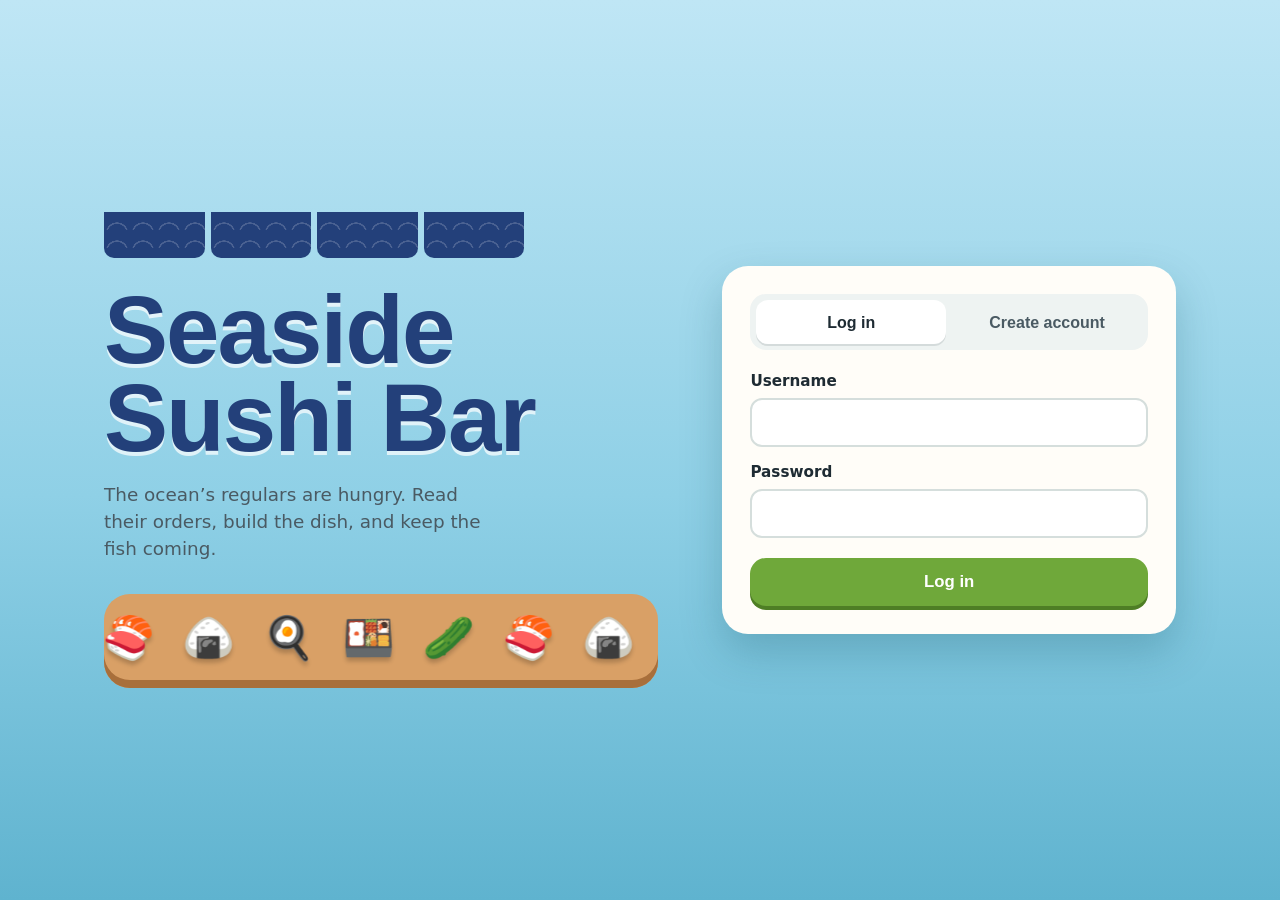
==== sushi-bar-frontend-test/sushi-bar/leaderboard.html @ 3d5ffe49 "Add files via upload" ====
<!DOCTYPE html>
<html lang="en">
<head>
  <meta charset="utf-8">
  <meta name="viewport" content="width=device-width, initial-scale=1">
  <title>Seaside Sushi Bar · Leaderboard</title>
  <link rel="preconnect" href="https://fonts.googleapis.com">
  <link rel="preconnect" href="https://fonts.gstatic.com" crossorigin>
  <link href="https://fonts.googleapis.com/css2?family=Fredoka:wght@500;600;700&family=Nunito:wght@400;600;700;800&display=swap" rel="stylesheet">
  <link rel="stylesheet" href="css/style.css">
</head>
<body class="page-board">
  <header class="shop-top">
    <div class="noren" aria-hidden="true"><span></span><span></span><span></span><span></span><span></span><span></span></div>
    <div class="hud">
      <div class="hud-brand">Seaside Sushi Bar</div>
      <div class="hud-actions">
        <a class="btn btn-small" href="game.html">Back to the bar</a>
        <button id="logout-btn" class="link-btn" type="button">Log out</button>
      </div>
    </div>
  </header>
  <main class="board-page">
    <h1 class="board-title">Best sushi chefs</h1>
    <p id="board-status" class="board-status">Loading scores…</p>
    <table class="board-table">
      <thead><tr><th scope="col">Rank</th><th scope="col">Chef</th><th scope="col">Coins</th><th scope="col">Reached</th></tr></thead>
      <tbody id="board-body"></tbody>
    </table>
  </main>
  <script type="module" src="js/leaderboard-page.js"></script>
</body>
</html>
---- sushi-bar-frontend-test/sushi-bar/css/style.css ----
/*
 * style.css · Seaside Sushi Bar
 * Look: a beach-side sushi stall in daylight. Indigo noren curtain at the top,
 * hinoki wood counter, rice-paper cards, chunky "pressable" buttons.
 * Source: generated with Claude (Anthropic), November 2026. Reviewed and adapted by: <your name>
 */

:root {
  --ink: #1E2B33;        /* nori: text */
  --ink-soft: #4A5A63;
  --rice: #FFFDF8;       /* rice white: cards */
  --sky: #BFE6F5;
  --sea: #1F7A8C;
  --sea-deep: #135565;
  --indigo: #23407A;     /* noren curtain */
  --wood: #D9A066;       /* hinoki counter */
  --wood-dark: #A86F3B;
  --board: #EBC796;      /* cutting board */
  --wasabi: #6FA83A;
  --wasabi-dark: #4E7E25;
  --salmon: #FF8C69;
  --tuna: #D64550;
  --gold: #F2B635;

  --display: 'Fredoka', 'Trebuchet MS', 'Segoe UI', sans-serif;
  --body: 'Nunito', 'Segoe UI', system-ui, sans-serif;
  --radius-s: 10px;
  --radius-m: 16px;
  --radius-l: 26px;
}

* { box-sizing: border-box; }
html, body { height: 100%; }
body {
  margin: 0;
  font-family: var(--body);
  color: var(--ink);
  background: linear-gradient(180deg, var(--sky) 0%, #8FD0E6 55%, #5FB3CF 100%);
  line-height: 1.45;
}
button, input { font: inherit; }
img { max-width: 100%; display: block; }
:focus-visible { outline: 3px solid var(--gold); outline-offset: 3px; border-radius: 6px; }
.sr-only { position: absolute; width: 1px; height: 1px; overflow: hidden; clip: rect(0 0 0 0); white-space: nowrap; }
[hidden] { display: none !important; }

/* ---------- Buttons ---------- */
.btn {
  display: inline-flex; align-items: center; justify-content: center; gap: .5em;
  border: 0; border-radius: var(--radius-m);
  padding: .7em 1.3em;
  font-family: var(--display); font-weight: 600; font-size: 1.05rem;
  color: var(--ink); background: var(--rice);
  box-shadow: 0 4px 0 rgba(30, 43, 51, .25);
  cursor: pointer; text-decoration: none;
  transition: transform .08s ease, box-shadow .08s ease, filter .15s;
}
.btn:hover { filter: brightness(1.05); }
.btn:active { transform: translateY(3px); box-shadow: 0 1px 0 rgba(30, 43, 51, .25); }
.btn:disabled { opacity: .45; cursor: not-allowed; transform: none; }
.btn-primary { background: var(--wasabi); color: #fff; box-shadow: 0 4px 0 var(--wasabi-dark); }
.btn-primary:active { box-shadow: 0 1px 0 var(--wasabi-dark); }
.btn-sea { background: var(--sea); color: #fff; box-shadow: 0 4px 0 var(--sea-deep); }
.btn-quiet { background: transparent; box-shadow: inset 0 0 0 2px rgba(30, 43, 51, .25); }
.btn-quiet:active { transform: none; box-shadow: inset 0 0 0 2px rgba(30, 43, 51, .45); }
.btn-small { padding: .45em .9em; font-size: .95rem; }
.btn-big { padding: .85em 1.8em; font-size: 1.25rem; }
.link-btn { background: none; border: 0; padding: 0; color: inherit; text-decoration: underline; cursor: pointer; font-weight: 700; }
.key {
  display: inline-block; min-width: 1.5em; padding: 0 .35em;
  border-radius: 6px; background: rgba(30, 43, 51, .12);
  font-family: var(--body); font-size: .75em; font-weight: 800; text-align: center; line-height: 1.6;
}
.btn-primary .key, .btn-sea .key { background: rgba(255, 255, 255, .25); }

/* ---------- Noren curtain (the one bold element) ---------- */
.noren {
  display: flex; gap: 6px; height: 34px; padding: 0 6px;
}
.noren span {
  flex: 1; border-radius: 0 0 10px 10px;
  background:
    radial-gradient(circle at 50% 120%, transparent 38%, rgba(255,255,255,.18) 39%, rgba(255,255,255,.18) 44%, transparent 45%) 0 0 / 26px 18px,
    var(--indigo);
}

/* ---------- Login page ---------- */
.page-auth { min-height: 100%; }
.auth {
  min-height: 100vh;
  display: grid; grid-template-columns: 1.1fr .9fr; align-items: center;
  gap: clamp(24px, 5vw, 72px);
  padding: clamp(24px, 5vw, 72px);
  max-width: 1200px; margin: 0 auto;
}
.auth > * { min-width: 0; }
.noren-hero { height: 46px; margin: 0 0 28px; max-width: 420px; padding: 0; }
.brand-title {
  margin: 0;
  font-family: var(--display); font-weight: 700;
  font-size: clamp(3rem, 8vw, 6rem); line-height: .92; letter-spacing: -.02em;
  color: var(--indigo);
  text-shadow: 0 4px 0 rgba(255, 255, 255, .7);
}
.auth-tagline { max-width: 34ch; font-size: 1.15rem; color: var(--ink-soft); margin: 20px 0 32px; }
.conveyor {
  overflow: hidden; border-radius: var(--radius-l);
  background: var(--wood); box-shadow: inset 0 -8px 0 var(--wood-dark);
  padding: 14px 0 20px;
}
.conveyor-track { display: flex; gap: 28px; width: max-content; font-size: 2.6rem; animation: conveyor 22s linear infinite; }
.conveyor-track span { filter: drop-shadow(0 4px 2px rgba(0, 0, 0, .2)); }
@keyframes conveyor { to { transform: translateX(-50%); } }

.auth-card {
  background: var(--rice); border-radius: var(--radius-l);
  padding: 28px; box-shadow: 0 18px 40px rgba(19, 85, 101, .25);
}
.tabs { display: grid; grid-template-columns: 1fr 1fr; gap: 6px; padding: 6px; border-radius: var(--radius-m); background: #EEF3F2; margin-bottom: 20px; }
.tabs button {
  border: 0; border-radius: 12px; padding: .65em; background: transparent; cursor: pointer;
  font-family: var(--display); font-weight: 600; font-size: 1rem; color: var(--ink-soft);
}
.tabs button[aria-selected="true"] { background: #fff; color: var(--ink); box-shadow: 0 2px 0 rgba(30, 43, 51, .12); }
.form { display: grid; gap: 14px; }
.form label { display: grid; gap: 6px; font-weight: 700; font-size: .95rem; }
.form .hint { font-weight: 600; font-size: .8rem; color: var(--ink-soft); margin-top: -4px; }
.form input {
  padding: .75em .9em; border-radius: 12px; border: 2px solid #D5DEDC; background: #fff; color: var(--ink);
}
.form input:focus { border-color: var(--sea); outline: none; box-shadow: 0 0 0 3px rgba(31, 122, 140, .2); }
.form .btn { margin-top: 6px; }
.form-error { margin: 0 0 14px; padding: .7em .9em; border-radius: 12px; background: #FCE4E6; color: #8E1C26; font-weight: 700; }
.demo-note { margin: 18px 0 0; font-size: .85rem; color: var(--ink-soft); }
.demo-badge {
  position: fixed; left: 12px; bottom: 12px; z-index: 50;
  padding: .3em .8em; border-radius: 999px; background: var(--gold); color: var(--ink);
  font-weight: 800; font-size: .8rem;
}

/* ---------- Game: top bar ---------- */
.shop-top { position: sticky; top: 0; z-index: 10; display: flex; flex-direction: column; }
.hud {
  display: grid; grid-template-columns: auto 1fr auto auto; align-items: center; gap: 18px;
  padding: 10px 20px 12px; background: var(--indigo); color: #fff;
}
.shop-top .noren { height: 22px; order: 2; padding: 0 20px; }
.shop-top .noren span { background-color: var(--indigo); }
.hud-brand { font-family: var(--display); font-weight: 700; font-size: 1.3rem; white-space: nowrap; }
.hud-day { display: flex; align-items: center; gap: 10px; font-family: var(--display); font-weight: 600; min-width: 0; }
.timebar { flex: 1; height: 12px; border-radius: 999px; background: rgba(255, 255, 255, .2); overflow: hidden; min-width: 80px; }
#time-fill { height: 100%; width: 100%; background: var(--gold); border-radius: inherit; transition: width .2s linear; }
.time-left { font-variant-numeric: tabular-nums; min-width: 3ch; }
.hud-stats { display: flex; align-items: center; gap: 10px; }
.hearts { font-size: 1.5rem; letter-spacing: 2px; color: var(--salmon); }
.heart.is-lost { color: rgba(255, 255, 255, .25); }
.chip {
  display: inline-flex; align-items: center; gap: 6px; padding: .25em .75em;
  border-radius: 999px; background: rgba(255, 255, 255, .14); font-weight: 800; font-variant-numeric: tabular-nums;
}
.chip.is-low { background: var(--tuna); }
.coin { width: 16px; height: 16px; border-radius: 50%; background: var(--gold); box-shadow: inset -2px -2px 0 #C98E10; display: inline-block; }
.hud-actions { display: flex; align-items: center; gap: 10px; }
.hud .btn-quiet { color: #fff; box-shadow: inset 0 0 0 2px rgba(255, 255, 255, .4); }
.hud-user { display: flex; gap: 10px; align-items: center; font-weight: 700; white-space: nowrap; }

/* ---------- Game: customers at the counter ---------- */
.restaurant { max-width: 1240px; margin: 0 auto; padding: 18px 20px 28px; }
.bar { position: relative; }
.seats { display: grid; grid-template-columns: repeat(3, 1fr); gap: 18px; position: relative; z-index: 1; }
.seat { position: relative; min-height: 270px; display: flex; flex-direction: column; justify-content: flex-end; align-items: center; }
.seat-empty {
  display: none; margin-bottom: 24px; padding: .4em 1em; border-radius: 999px;
  background: rgba(255, 255, 255, .45); color: var(--ink-soft); font-weight: 700;
}
.seat.is-empty .seat-empty { display: block; }
.seat-customer { display: flex; flex-direction: column; align-items: center; gap: 6px; width: 100%; transition: opacity .3s, transform .3s; }
.seat.is-empty .seat-customer { display: none; }
.seat.is-arriving .seat-customer { animation: arrive .4s ease-out; }
.seat.is-leaving .seat-customer { opacity: 0; transform: translateY(14px); }
@keyframes arrive { from { opacity: 0; transform: translateY(18px); } }

.bubble {
  position: relative; display: grid; grid-template-columns: auto 1fr; column-gap: 10px; align-items: center;
  background: #fff; border-radius: var(--radius-m); padding: 10px 14px; min-width: 190px;
  box-shadow: 0 6px 16px rgba(19, 85, 101, .18);
}
.bubble::after { content: ''; position: absolute; left: 50%; bottom: -9px; margin-left: -9px; border: 9px solid transparent; border-bottom: 0; border-top-color: #fff; }
.bubble-dish { grid-row: span 2; font-size: 2.2rem; }
.bubble-name { font-family: var(--display); font-weight: 600; font-size: 1.05rem; }
.bubble-items { font-size: 1.05rem; letter-spacing: 3px; }
.creature { font-size: 4.2rem; line-height: 1; margin-top: 6px; filter: drop-shadow(0 6px 4px rgba(0, 0, 0, .15)); }
.seat.is-impatient .creature { animation: fidget .5s ease-in-out infinite alternate; }
@keyframes fidget { to { transform: rotate(-6deg) translateY(-2px); } }
.creature-name { font-weight: 800; font-size: .9rem; color: var(--sea-deep); }
.patience { width: 70%; height: 10px; border-radius: 999px; background: rgba(255, 255, 255, .6); overflow: hidden; }
.patience-fill { height: 100%; width: 100%; background: var(--wasabi); border-radius: inherit; transition: width .2s linear, background .3s; }
.seat.is-impatient .patience-fill { background: var(--tuna); }
.btn-serve { margin: 8px 0 18px; background: var(--salmon); color: #fff; box-shadow: 0 4px 0 #D9643F; }
.btn-serve .key { background: rgba(255, 255, 255, .3); }

.seat-reaction {
  position: absolute; top: 30%; left: 50%; transform: translateX(-50%);
  font-family: var(--display); font-weight: 700; font-size: 2rem; opacity: 0; pointer-events: none;
}
.seat-reaction.is-happy { color: var(--wasabi-dark); }
.seat-reaction.is-angry { color: var(--tuna); }
.seat-reaction.is-showing { animation: pop 1s ease-out; }
@keyframes pop { 0% { opacity: 0; transform: translate(-50%, 10px) scale(.6); } 20% { opacity: 1; transform: translate(-50%, 0) scale(1.15); } 100% { opacity: 0; transform: translate(-50%, -40px) scale(1); } }

.counter-top {
  height: 46px; margin-top: -26px; border-radius: 14px;
  background: linear-gradient(180deg, #E8B47A, var(--wood)); box-shadow: inset 0 -10px 0 var(--wood-dark), 0 10px 20px rgba(0, 0, 0, .12);
}

/* ---------- Game: kitchen ---------- */
.kitchen { display: grid; grid-template-columns: 1fr 320px; gap: 18px; margin-top: 18px; }
.board {
  display: grid; grid-template-columns: 260px 1fr; gap: 18px; align-items: center;
  background: var(--board); border-radius: var(--radius-l); padding: 22px;
  box-shadow: inset 0 -8px 0 #D4A86F;
}
.plate-area { display: grid; gap: 12px; justify-items: center; }
.plate {
  width: 230px; height: 150px; border-radius: 50%;
  background: radial-gradient(ellipse at 50% 45%, #fff 55%, #EDEFEF 56%, #fff 70%);
  box-shadow: 0 8px 0 rgba(0, 0, 0, .1);
  display: flex; flex-wrap: wrap; align-items: center; justify-content: center; align-content: center; gap: 4px; padding: 20px;
}
.plate-item { font-size: 2.1rem; animation: drop .2s ease-out; }
@keyframes drop { from { transform: translateY(-14px); opacity: 0; } }
.plate-empty { font-size: .85rem; font-weight: 700; color: var(--ink-soft); text-align: center; max-width: 14ch; }
.ingredients { display: grid; grid-template-columns: repeat(auto-fit, minmax(96px, 1fr)); gap: 12px; }
.ingredient {
  position: relative; display: grid; justify-items: center; gap: 2px;
  padding: 14px 8px 12px; border: 0; border-radius: var(--radius-m);
  background: var(--rice); box-shadow: 0 5px 0 #C9A574; cursor: pointer;
  transition: transform .08s, box-shadow .08s;
}
.ingredient:active, .ingredient.is-pressed { transform: translateY(4px); box-shadow: 0 1px 0 #C9A574; }
.ingredient-emoji { font-size: 2.3rem; line-height: 1.1; }
.ingredient-label { font-family: var(--display); font-weight: 600; }
.ingredient-key { font-size: .68rem; font-weight: 700; color: var(--ink-soft); opacity: .75; }
.ingredient-stock { margin-top: 4px; padding: 1px 8px; border-radius: 999px; font-size: .72rem; font-weight: 800; background: #E3F1F4; color: var(--sea-deep); }
.ingredient-stock.is-unlimited { background: transparent; color: var(--ink-soft); font-weight: 700; opacity: .7; }
.ingredient-stock.is-low { background: var(--tuna); color: #fff; }
.ingredient.is-out { opacity: .55; }

.recipe-card { background: var(--rice); border-radius: var(--radius-l); padding: 20px; box-shadow: 0 10px 24px rgba(19, 85, 101, .18); display: flex; flex-direction: column; }
.recipe-card h2 { margin: 0 0 10px; font-family: var(--display); font-weight: 600; font-size: 1.25rem; }
.recipe-list { list-style: none; margin: 0; padding: 0; display: grid; gap: 8px; }
.recipe-list li { display: grid; grid-template-columns: 34px 1fr auto; grid-template-rows: auto auto; column-gap: 10px; align-items: center; padding: 8px 10px; border-radius: 12px; background: #F4F8F7; }
.recipe-dish { grid-row: span 2; font-size: 1.7rem; }
.recipe-name { font-weight: 800; font-size: .95rem; }
.recipe-items { grid-column: 2; font-size: .95rem; letter-spacing: 2px; }
.recipe-price { grid-row: 1 / span 2; grid-column: 3; display: inline-flex; align-items: center; gap: 4px; font-weight: 800; }
.recipe-price::before { content: ''; width: 12px; height: 12px; border-radius: 50%; background: var(--gold); }
.restock { margin-top: auto; padding-top: 16px; display: grid; gap: 6px; justify-items: start; }
.restock-left { font-size: .85rem; font-weight: 700; color: var(--ink-soft); }

/* ---------- Toast ---------- */
.toast {
  position: fixed; left: 50%; bottom: 24px; z-index: 40; transform: translate(-50%, 20px);
  padding: .7em 1.2em; border-radius: 999px; background: var(--ink); color: #fff; font-weight: 700;
  opacity: 0; pointer-events: none; transition: opacity .2s, transform .2s; max-width: calc(100% - 32px); text-align: center;
}
.toast.is-showing { opacity: 1; transform: translate(-50%, 0); }
body.shake .restaurant { animation: shake .35s; }
@keyframes shake { 25% { transform: translateX(-6px); } 50% { transform: translateX(6px); } 75% { transform: translateX(-3px); } }

/* ---------- Overlays and modals ---------- */
.overlay {
  position: fixed; inset: 0; z-index: 30; display: grid; place-items: center; padding: 20px;
  background: rgba(19, 40, 60, .55); backdrop-filter: blur(3px);
}
.modal {
  width: min(560px, 100%); max-height: calc(100vh - 40px); overflow: auto;
  background: var(--rice); border-radius: var(--radius-l); padding: 28px;
  box-shadow: 0 24px 50px rgba(0, 0, 0, .3);
}
.modal-small { width: min(360px, 100%); text-align: center; }
.modal-title { margin: 0 0 8px; font-family: var(--display); font-weight: 700; font-size: 1.7rem; color: var(--indigo); }
.how-to { margin: 14px 0; padding-left: 1.3em; display: grid; gap: 8px; }
.keys-help { font-size: .9rem; color: var(--ink-soft); margin: 16px 0 22px; }
.modal-actions { display: flex; flex-wrap: wrap; gap: 10px; margin-top: 18px; }

.modal-delivery { width: min(640px, 100%); }
.modal-delivery[data-reason] { border-top: 0; }
#overlay-delivery[data-reason="rescue"] .modal-title { color: var(--tuna); }
.delivery-head { display: flex; justify-content: space-between; align-items: flex-start; gap: 16px; }
.delivery-head p { margin: 0; color: var(--ink-soft); }
.delivery-timer { font-family: var(--display); font-weight: 700; font-size: 1.6rem; color: var(--sea); font-variant-numeric: tabular-nums; }
.crate {
  margin: 16px 0; border-radius: var(--radius-m); overflow: hidden; aspect-ratio: 16 / 9;
  background: #0F4C75; display: grid; place-items: center; border: 6px solid var(--wood); box-shadow: inset 0 0 0 2px var(--wood-dark);
}
.crate img { width: 100%; height: 100%; object-fit: cover; }
.crate-loading { color: #fff; font-weight: 700; padding: 0 20px; text-align: center; }
.delivery-question { font-family: var(--display); font-weight: 600; font-size: 1.3rem; margin: 0 0 12px; text-align: center; }
.delivery-options { display: grid; grid-template-columns: 1fr 1fr; gap: 12px; }
.btn-answer { font-size: 1.6rem; padding: .6em; background: #fff; box-shadow: 0 5px 0 #C9D6D4, inset 0 0 0 2px #C9D6D4; }
.btn-answer .key { font-size: .55em; }
.delivery-result { margin: 14px 0; padding: .8em 1em; border-radius: 12px; font-weight: 600; }
.delivery-result.is-right { background: #E5F3D8; color: #2F5A12; }
.delivery-result.is-wrong { background: #FCE4E6; color: #8E1C26; }
.delivery-result.is-offline { background: #FFF3D6; color: #6B4A00; }
.delivery-outcome { display: block; margin-top: 4px; font-weight: 800; }

.stats { display: grid; grid-template-columns: repeat(auto-fit, minmax(120px, 1fr)); gap: 10px; margin: 16px 0 0; }
.stats div { background: #F4F8F7; border-radius: 12px; padding: 10px 12px; }
.stats dt { font-size: .8rem; font-weight: 700; color: var(--ink-soft); }
.stats dd { margin: 0; font-family: var(--display); font-weight: 700; font-size: 1.5rem; }
.final-score { margin: 6px 0 0; font-family: var(--display); font-weight: 700; font-size: 1.4rem; }
.final-score span { font-size: 3.2rem; color: var(--gold); text-shadow: 0 3px 0 #C98E10; }
.save-status { font-size: .9rem; font-weight: 700; color: var(--sea-deep); min-height: 1.4em; margin: 12px 0 0; }

/* ---------- Leaderboard ---------- */
.board-page { max-width: 760px; margin: 0 auto; padding: 32px 20px 48px; }
.board-title { font-family: var(--display); font-weight: 700; font-size: clamp(2.2rem, 6vw, 3.4rem); color: var(--indigo); margin: 0 0 18px; }
.board-status { font-weight: 700; }
.board-table { width: 100%; border-collapse: separate; border-spacing: 0 8px; }
.board-table th { text-align: left; font-size: .85rem; color: var(--ink-soft); padding: 0 14px; }
.board-table td { background: var(--rice); padding: 12px 14px; font-weight: 700; }
.board-table td:first-child { border-radius: 12px 0 0 12px; font-family: var(--display); }
.board-table td:last-child { border-radius: 0 12px 12px 0; }
.board-table tr.is-me td { background: #E5F3D8; }
.board-table td:nth-child(n+3) { font-variant-numeric: tabular-nums; }

/* ---------- Smaller screens ---------- */
@media (max-width: 1000px) {
  .hud { grid-template-columns: 1fr auto; }
  .hud-day { grid-column: 1 / -1; order: 3; }
  .kitchen { grid-template-columns: 1fr; }
}
@media (max-width: 760px) {
  .auth { grid-template-columns: 1fr; }
  .board { grid-template-columns: 1fr; }
  .seats { gap: 8px; }
  .bubble { min-width: 0; width: 100%; grid-template-columns: 1fr; text-align: center; }
  .bubble-dish { grid-row: auto; }
  .creature { font-size: 3rem; }
  .hud-actions .btn-quiet, .hud-brand { display: none; }
}
@media (prefers-reduced-motion: reduce) {
  *, *::before, *::after { animation-duration: .01ms !important; animation-iteration-count: 1 !important; transition-duration: .01ms !important; }
}
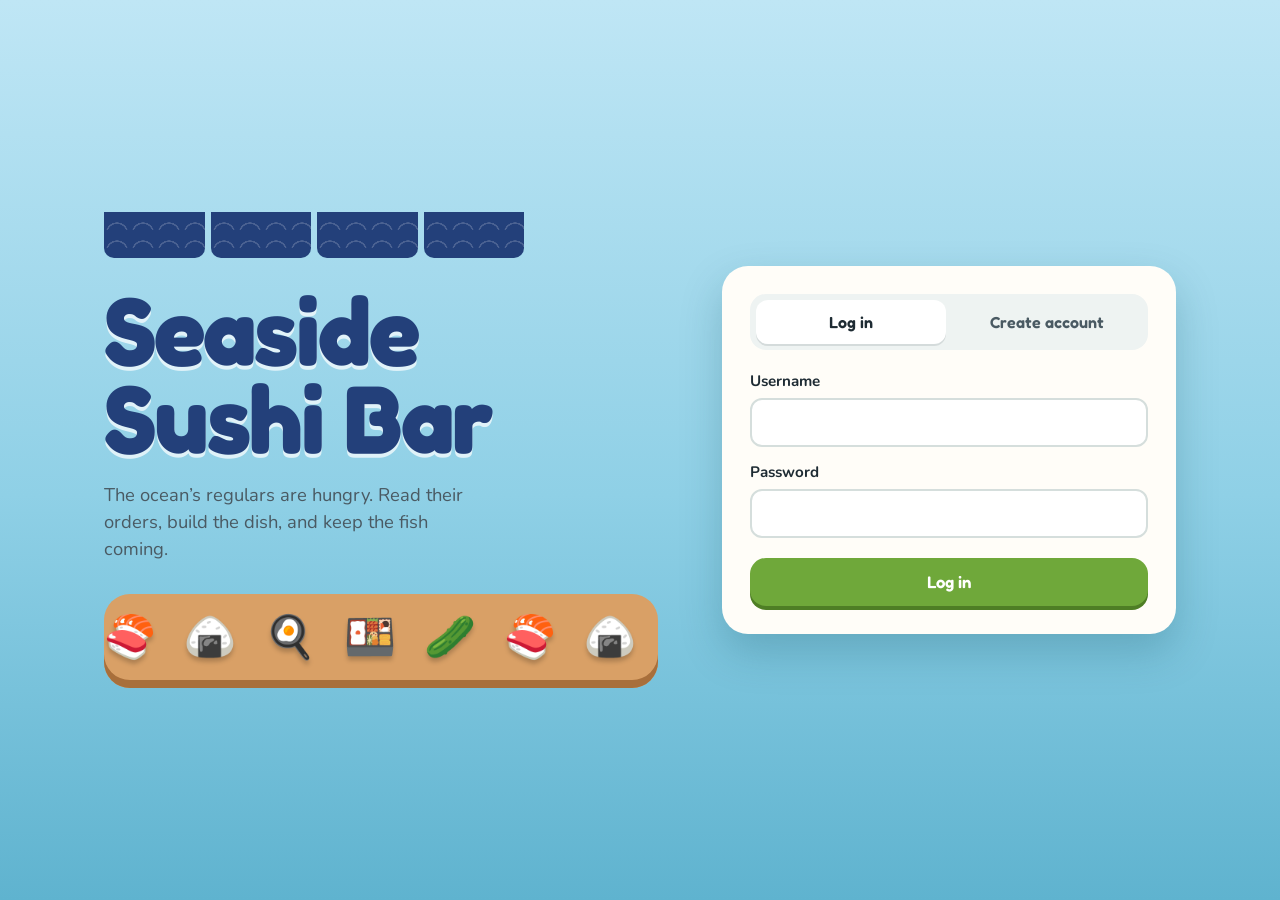
==== commit e64b4129: "Add files via upload" ====
--- a/sushi-bar-frontend-test/sushi-bar/leaderboard.html
+++ b/sushi-bar-frontend-test/sushi-bar/leaderboard.html
@@ -24,7 +24,7 @@
     <h1 class="board-title">Best sushi chefs</h1>
     <p id="board-status" class="board-status">Loading scores…</p>
     <table class="board-table">
-      <thead><tr><th scope="col">Rank</th><th scope="col">Chef</th><th scope="col">Coins</th><th scope="col">Reached</th></tr></thead>
+      <thead><tr><th scope="col">Rank</th><th scope="col">Chef</th><th scope="col">Coins</th><th scope="col">Best day</th></tr></thead>
       <tbody id="board-body"></tbody>
     </table>
   </main>
